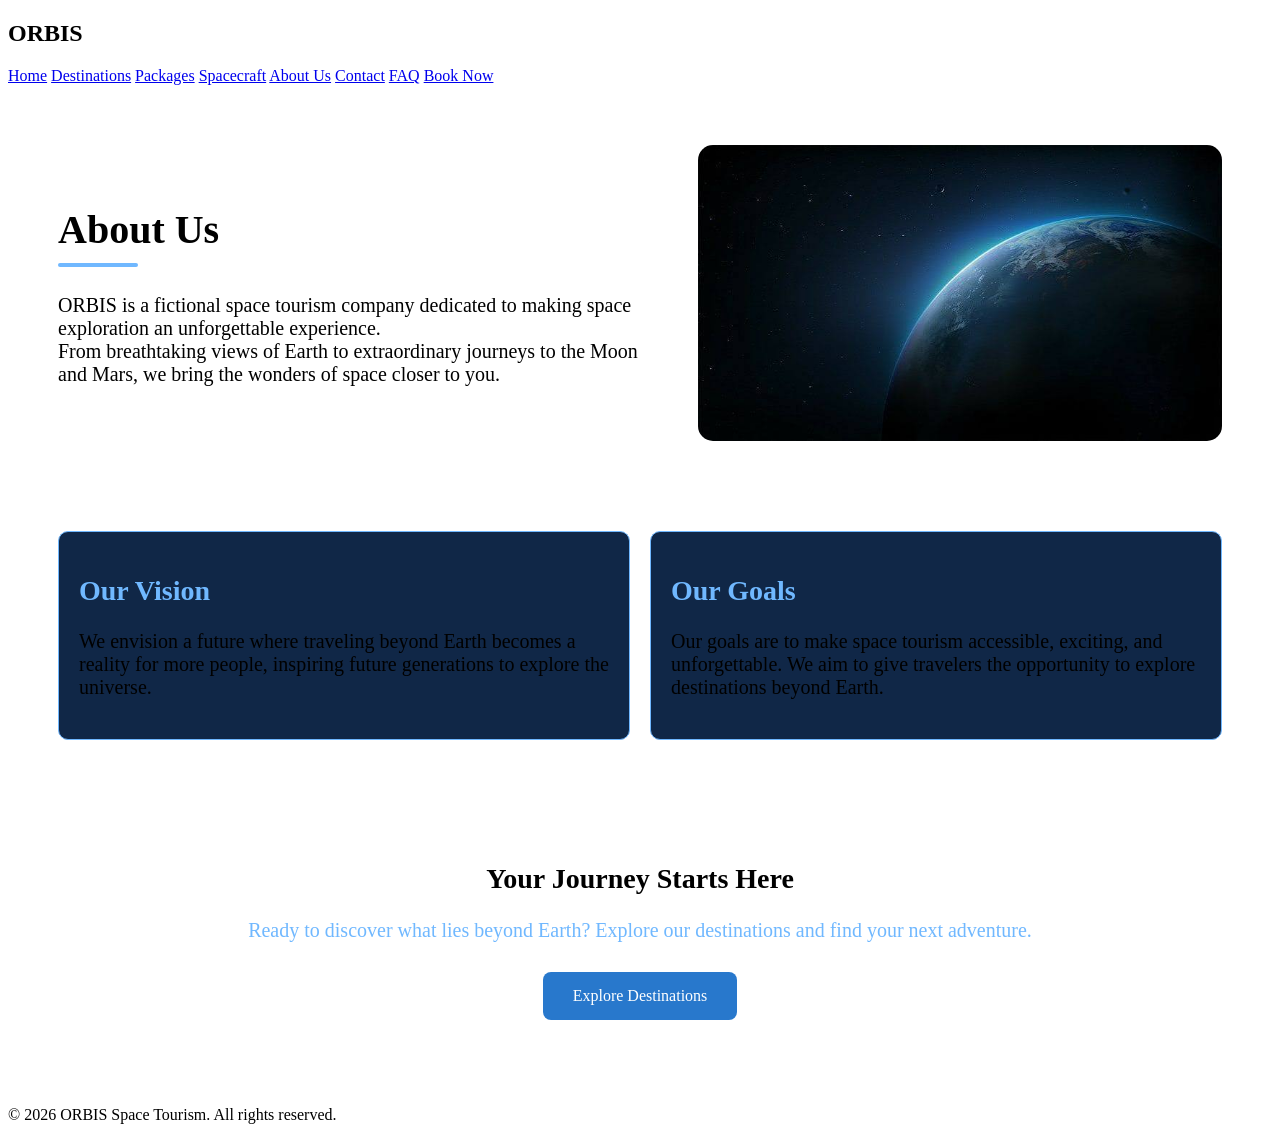
==== About Us.html @ 5f868703 "Update About Us to use shared ORBIS stylesheet" ====
<!DOCTYPE html>
    <html lang="en">
    <head>
        <meta charset="UTF-8">
        <title>About us</title>
        <link rel="stylesheet" href="Mainstyle.css">
        <style>

            .about {
                display: flex;
                align-items: center;
                justify-content: space-between;
                padding: 60px 50px;
                gap: 40px;
                font-size: 20px;
            }

                .about img {
                    width: 45%;
                    border-radius: 15px;
                }

            .goals {
                display: flex;
                margin: 30px 50px;
                gap: 20px;
            }
            /*ask if i should keep this*/
            .card {
                flex: 1;
                background-color: #102747;
                padding: 20px;
                border-radius: 10px;
                border: 1px solid #70b8ff;
                transition: 0.3s;
            }

                .card:hover {
                    transform: translateY(-5px);
                }

                .card h2 {
                    color: #70b8ff;
                    font-size: 28px;
                }

                .card p {
                    font-size: 20px;
                }

            .exp h2 {
                font-size: 28px;
            }

            .exp p {
                margin-bottom: 30px;
                color: #70b8ff;
                font-size: 20px;
            }

            .exp {
                text-align: center;
                padding: 70px 20px;
            }

                .exp a {
                    display: inline-block;
                    border-radius: 8px;
                    padding: 15px 30px;
                    background-color: #2878cc;
                    color: white;
                    text-decoration: none;
                }

                    .exp a:hover {
                        background-color: #70b8ff;
                    }

            /* Add a decorative line below the "About Us" heading */
            .about h1::after {
                content: "";
                display: block;
                width: 80px;
                height: 4px;
                background-color: #70b8ff;
                margin-top: 10px;
                border-radius: 5px;
            }
        </style>
    </head>
    <body>

        <header>
            <h2>ORBIS</h2>

            <nav>

                <a href="index.html">Home</a>
                <a href="destinations.html">Destinations</a>
                <a href="packages.html">Packages</a>
                <a href="spacecraft.html">Spacecraft</a>
                <a href="About Us.html">About Us</a>
                <a href="contact.html">Contact</a>
                <a href="faq.html">FAQ</a>
                <a href="booking.html">Book Now</a>

            </nav>

        </header>
        <main>
            <div class="about">
                <div>
                    <h1>About Us</h1>
                    <p>
                        ORBIS is a fictional space tourism company
                        dedicated to making space exploration
                        an unforgettable experience.
                        <br />
                        From breathtaking views of Earth to
                        extraordinary journeys to the Moon and Mars,
                        we bring the wonders of space closer to you.
                    </p>
                </div>

                <img src="pic/Earth.jpg" alt="Earth viewed from space">

            </div>

            <div class="goals">
                <div class="card">
                    <h2 style="font-size: 28px;">Our Vision</h2>
                    <p style="font-size: 20px;">
                        We envision a future where traveling beyond Earth
                        becomes a reality for more people, inspiring
                        future generations to explore the universe.
                    </p>
                </div>


                <div class="card">
                    <h2>Our Goals</h2>
                    <p>
                        Our goals are to make space tourism
                        accessible, exciting, and unforgettable.
                        We aim to give travelers the opportunity
                        to explore destinations beyond Earth.
                    </p>






                </div>



            </div>
            <div class="exp">
                <h2>Your Journey Starts Here</h2>
                <p>
                    Ready to discover what lies beyond Earth?
                    Explore our destinations and find your
                    next adventure.
                </p>
                <a href="destinations.html">
                    Explore Destinations
                </a>




            </div>

        </main>
        <footer>
            <p>&copy; 2026 ORBIS Space Tourism. All rights reserved.</p>
        </footer>
    </body>
    </html>
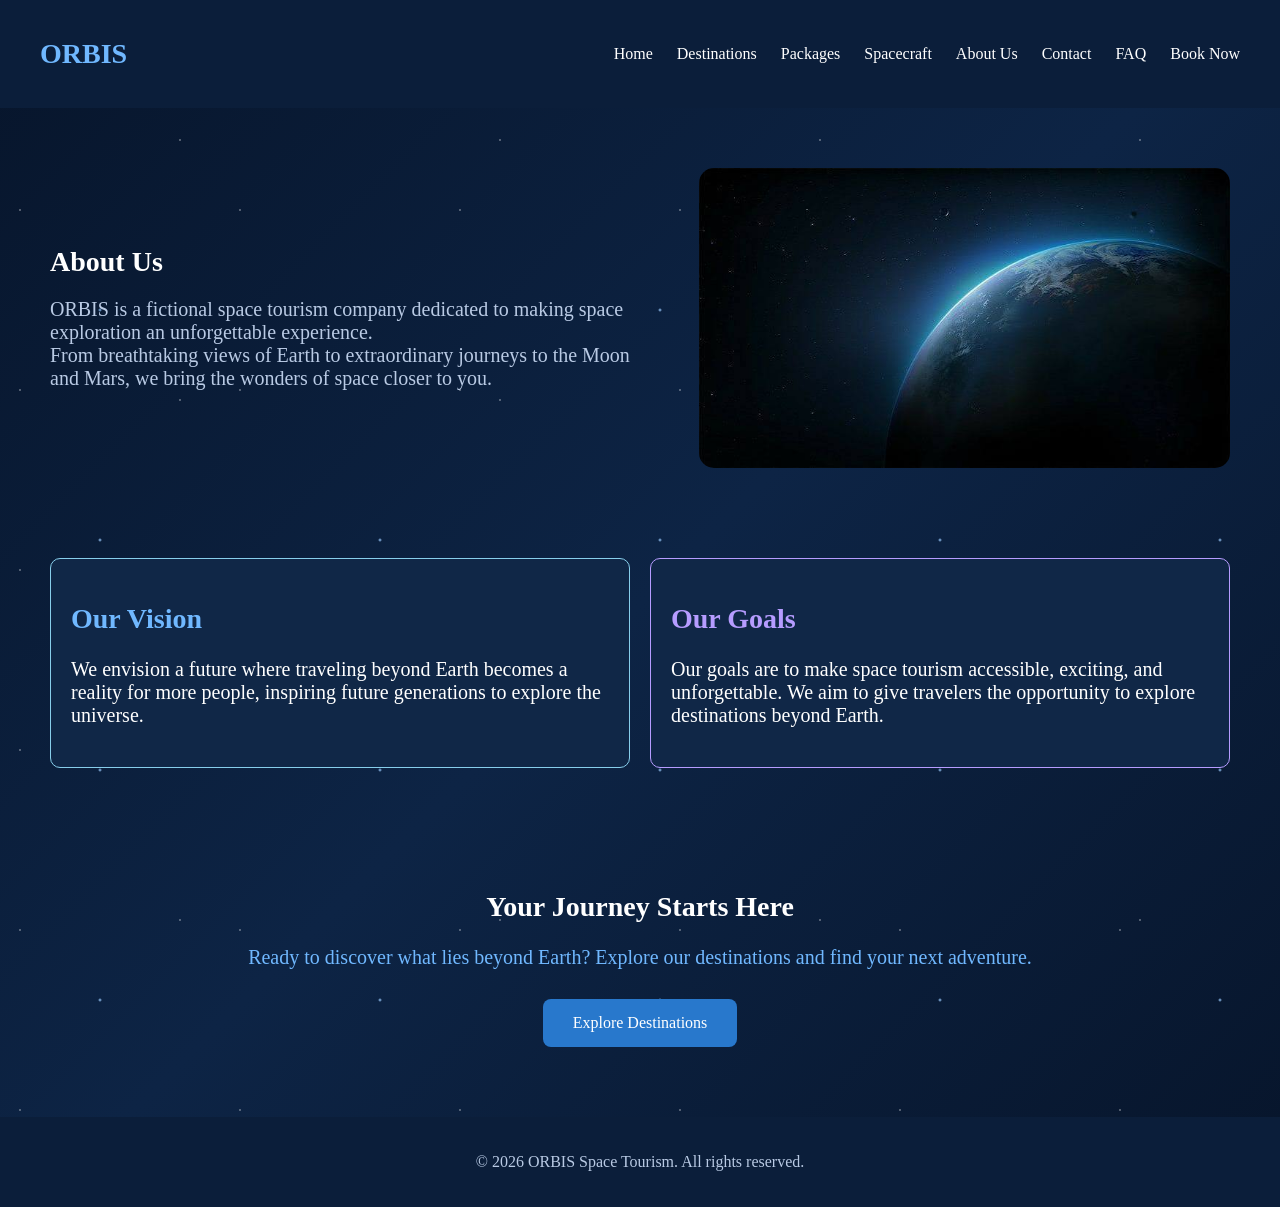
==== commit af127412: "Update ORBIS About Us.html from latest uploaded version" ====
--- a/About Us.html
+++ b/About Us.html
@@ -9,83 +9,80 @@
             .about {
                 display: flex;
                 align-items: center;
-                justify-content: space-between;
+                
                 padding: 60px 50px;
                 gap: 40px;
                 font-size: 20px;
             }
-
-                .about img {
-                    width: 45%;
-                    border-radius: 15px;
-                }
-
-            .goals {
-                display: flex;
-                margin: 30px 50px;
-                gap: 20px;
-            }
-            /*ask if i should keep this*/
-            .card {
-                flex: 1;
-                background-color: #102747;
-                padding: 20px;
-                border-radius: 10px;
-                border: 1px solid #70b8ff;
-                transition: 0.3s;
-            }
-
-                .card:hover {
-                    transform: translateY(-5px);
-                }
-
-                .card h2 {
-                    color: #70b8ff;
+                .about h1 {
                     font-size: 28px;
                 }
-
-                .card p {
+                .about p {
                     font-size: 20px;
                 }
 
-            .exp h2 {
-                font-size: 28px;
-            }
-
-            .exp p {
-                margin-bottom: 30px;
-                color: #70b8ff;
-                font-size: 20px;
-            }
-
-            .exp {
-                text-align: center;
-                padding: 70px 20px;
-            }
-
-                .exp a {
-                    display: inline-block;
-                    border-radius: 8px;
-                    padding: 15px 30px;
-                    background-color: #2878cc;
-                    color: white;
-                    text-decoration: none;
-                }
-
-                    .exp a:hover {
-                        background-color: #70b8ff;
+                    .about img {
+                        width: 45%;
+                        border-radius: 15px;
                     }
 
-            /* Add a decorative line below the "About Us" heading */
-            .about h1::after {
-                content: "";
-                display: block;
-                width: 80px;
-                height: 4px;
-                background-color: #70b8ff;
-                margin-top: 10px;
-                border-radius: 5px;
-            }
+                    .goals {
+                        display: flex;
+                        margin: 30px 50px;
+                        gap: 20px;
+                    }
+                    /*ask if i should keep this*/
+                    .card {
+                        flex: 1;
+                        background-color: #102747;
+                        padding: 20px;
+                        border-radius: 10px;
+                        border: 1px solid #70b8ff;
+                        transition: 0.3s;
+                    }
+
+                        .card:hover {
+                            transform: translateY(-5px);
+                        }
+
+                        .card h2 {
+                            color: #70b8ff;
+                            font-size: 28px;
+                        }
+
+                        .card p {
+                            font-size: 20px;
+                        }
+
+                    .exp h2 {
+                        font-size: 28px;
+                    }
+
+                    .exp p {
+                        margin-bottom: 30px;
+                        color: #70b8ff;
+                        font-size: 20px;
+                    }
+
+                    .exp {
+                        text-align: center;
+                        padding: 70px 20px;
+                    }
+
+                        .exp a {
+                            display: inline-block;
+                            border-radius: 8px;
+                            padding: 15px 30px;
+                            background-color: #2878cc;
+                            color: white;
+                            text-decoration: none;
+                        }
+
+                            .exp a:hover {
+                                background-color: #70b8ff;
+                            }
+
+          
         </style>
     </head>
     <body>
@@ -111,7 +108,7 @@
             <div class="about">
                 <div>
                     <h1>About Us</h1>
-                    <p>
+                    <p style="color: #B9CAE4; font-size: 20px;">
                         ORBIS is a fictional space tourism company
                         dedicated to making space exploration
                         an unforgettable experience.
@@ -127,7 +124,7 @@
             </div>
 
             <div class="goals">
-                <div class="card">
+                <div class="card" style="border-color: skyblue;">
                     <h2 style="font-size: 28px;">Our Vision</h2>
                     <p style="font-size: 20px;">
                         We envision a future where traveling beyond Earth
@@ -137,8 +134,8 @@
                 </div>
 
 
-                <div class="card">
-                    <h2>Our Goals</h2>
+                <div class="card" style="border-color: #B69CFF;">
+                    <h2 style="color: #B69CFF;">Our Goals</h2>
                     <p>
                         Our goals are to make space tourism
                         accessible, exciting, and unforgettable.
--- a/Mainstyle.css
+++ b/Mainstyle.css
@@ -0,0 +1,38 @@
+body {
+    margin: 0;
+    background-color: #07152b;
+    color: white;
+    /* Set the background image with multiple layers and stars */
+    background-image: radial-gradient(1px 1px at 20px 30px, white, transparent), radial-gradient(2px 2px at 100px 80px, #9acbff, transparent), radial-gradient(1px 1px at 180px 140px, white, transparent), linear-gradient(135deg, #07152b, #0d2445, #07152b);
+    background-size: 220px 180px, 280px 230px, 320px 260px, cover;
+}
+
+header {
+    display: flex;
+    justify-content: space-between;
+    align-items: center;
+    padding: 15px 40px;
+    background-color: #0b1e3a;
+}
+
+    header h2 {
+        color: #70b8ff;
+        font-size: 28px;
+    }
+
+nav a {
+    color: white;
+    text-decoration: none;
+    margin-left: 20px;
+}
+
+    nav a:hover {
+        color: #70b8ff;
+    }
+
+footer {
+    text-align: center;
+    padding: 20px;
+    background-color: #0b1e3a;
+    color: #b9cae4;
+}
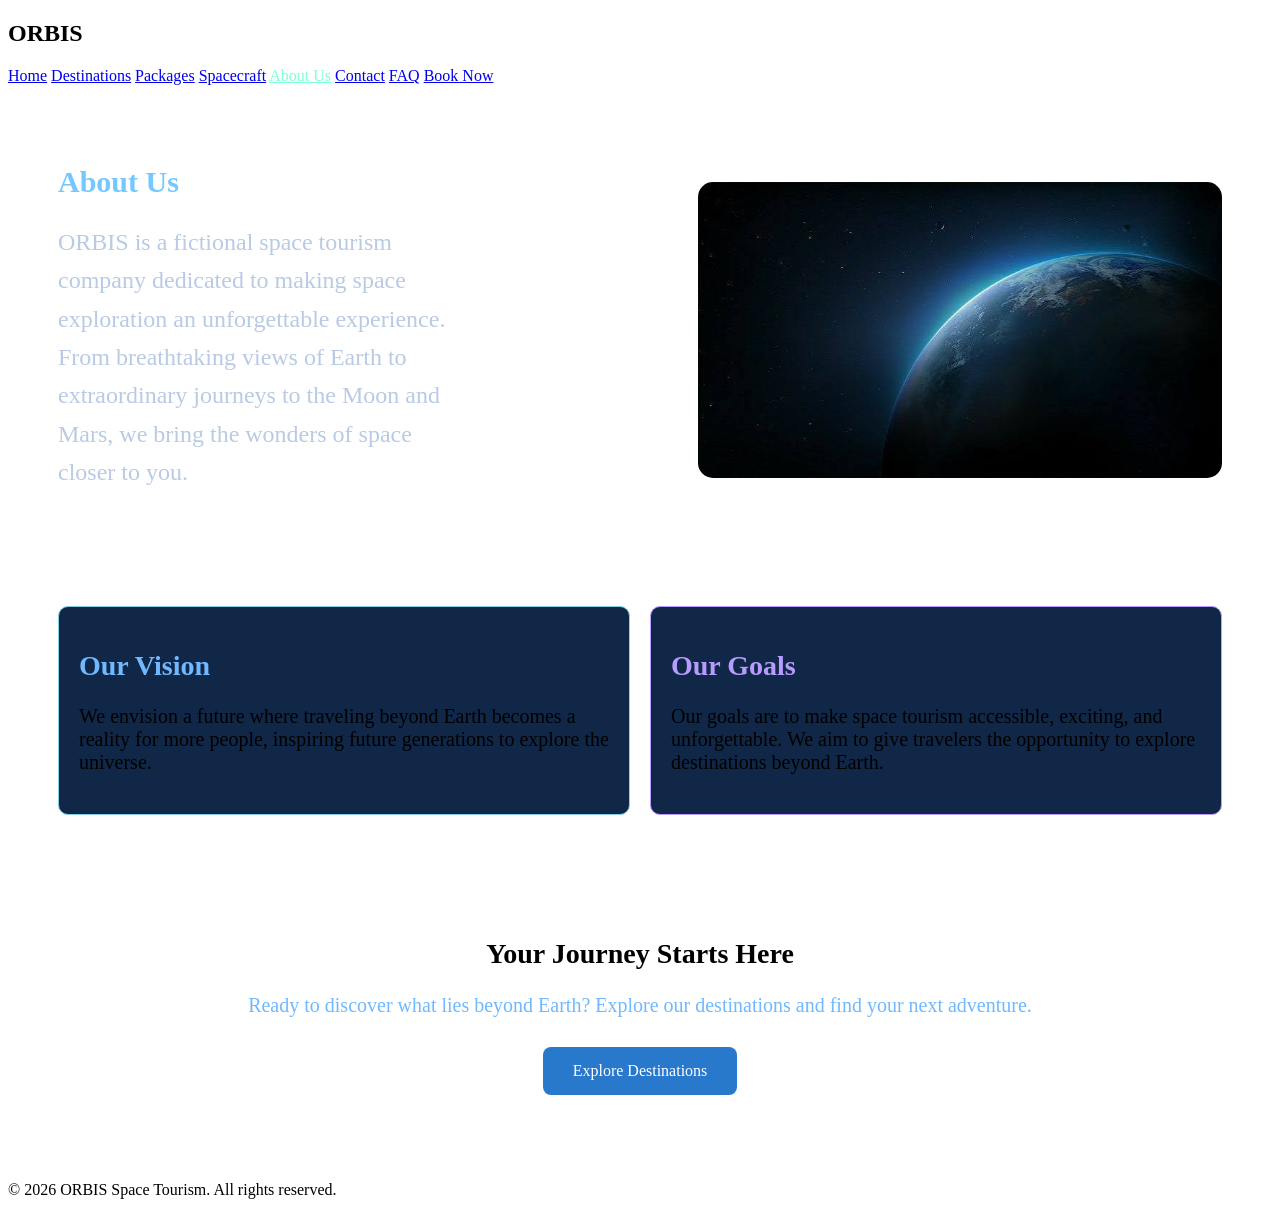
==== commit 298cab7f: "Add files via upload" ====
--- a/About Us.html
+++ b/About Us.html
@@ -1,177 +1,180 @@
-    <!DOCTYPE html>
-    <html lang="en">
-    <head>
-        <meta charset="UTF-8">
-        <title>About us</title>
-        <link rel="stylesheet" href="Mainstyle.css">
-        <style>
-
-            .about {
-                display: flex;
-                align-items: center;
-                
-                padding: 60px 50px;
-                gap: 40px;
-                font-size: 20px;
-            }
-                .about h1 {
-                    font-size: 28px;
-                }
-                .about p {
-                    font-size: 20px;
-                }
-
-                    .about img {
-                        width: 45%;
-                        border-radius: 15px;
-                    }
-
-                    .goals {
-                        display: flex;
-                        margin: 30px 50px;
-                        gap: 20px;
-                    }
-                    /*ask if i should keep this*/
-                    .card {
-                        flex: 1;
-                        background-color: #102747;
-                        padding: 20px;
-                        border-radius: 10px;
-                        border: 1px solid #70b8ff;
-                        transition: 0.3s;
-                    }
-
-                        .card:hover {
-                            transform: translateY(-5px);
-                        }
-
-                        .card h2 {
-                            color: #70b8ff;
-                            font-size: 28px;
-                        }
-
-                        .card p {
-                            font-size: 20px;
-                        }
-
-                    .exp h2 {
-                        font-size: 28px;
-                    }
-
-                    .exp p {
-                        margin-bottom: 30px;
-                        color: #70b8ff;
-                        font-size: 20px;
-                    }
-
-                    .exp {
-                        text-align: center;
-                        padding: 70px 20px;
-                    }
-
-                        .exp a {
-                            display: inline-block;
-                            border-radius: 8px;
-                            padding: 15px 30px;
-                            background-color: #2878cc;
-                            color: white;
-                            text-decoration: none;
-                        }
-
-                            .exp a:hover {
-                                background-color: #70b8ff;
-                            }
-
-          
-        </style>
-    </head>
-    <body>
-
-        <header>
-            <h2>ORBIS</h2>
-
-            <nav>
-
-                <a href="index.html">Home</a>
-                <a href="destinations.html">Destinations</a>
-                <a href="packages.html">Packages</a>
-                <a href="spacecraft.html">Spacecraft</a>
-                <a href="About Us.html">About Us</a>
-                <a href="contact.html">Contact</a>
-                <a href="faq.html">FAQ</a>
-                <a href="booking.html">Book Now</a>
-
-            </nav>
-
-        </header>
-        <main>
-            <div class="about">
-                <div>
-                    <h1>About Us</h1>
-                    <p style="color: #B9CAE4; font-size: 20px;">
-                        ORBIS is a fictional space tourism company
-                        dedicated to making space exploration
-                        an unforgettable experience.
-                        <br />
-                        From breathtaking views of Earth to
-                        extraordinary journeys to the Moon and Mars,
-                        we bring the wonders of space closer to you.
-                    </p>
-                </div>
-
-                <img src="pic/Earth.jpg" alt="Earth viewed from space">
-
-            </div>
-
-            <div class="goals">
-                <div class="card" style="border-color: skyblue;">
-                    <h2 style="font-size: 28px;">Our Vision</h2>
-                    <p style="font-size: 20px;">
-                        We envision a future where traveling beyond Earth
-                        becomes a reality for more people, inspiring
-                        future generations to explore the universe.
-                    </p>
-                </div>
-
-
-                <div class="card" style="border-color: #B69CFF;">
-                    <h2 style="color: #B69CFF;">Our Goals</h2>
-                    <p>
-                        Our goals are to make space tourism
-                        accessible, exciting, and unforgettable.
-                        We aim to give travelers the opportunity
-                        to explore destinations beyond Earth.
-                    </p>
-
-
-
-
-
-
-                </div>
-
-
-
-            </div>
-            <div class="exp">
-                <h2>Your Journey Starts Here</h2>
-                <p>
-                    Ready to discover what lies beyond Earth?
-                    Explore our destinations and find your
-                    next adventure.
-                </p>
-                <a href="destinations.html">
-                    Explore Destinations
-                </a>
-
-
-
-
-            </div>
-
-        </main>
-        <footer>
-            <p>&copy; 2026 ORBIS Space Tourism. All rights reserved.</p>
-        </footer>
-    </body>
-    </html>+﻿<!DOCTYPE html>
+<html>
+<head>
+    <meta charset="UTF-8">
+    <title>About us</title>
+    <link rel="stylesheet" href="StyleSheet1.css" />
+    <style>
+
+        .about {
+            display: flex;
+            align-items: center;
+            padding: 60px 50px;
+            gap: 230px;
+            font-size: 20px;
+        }
+
+            .about h1 {
+                font-size: 30px;
+                color: #74C7FF;
+            }
+
+            .about p {
+                font-size: 24px;
+                color: #B9CAE4;
+                line-height: 1.6;
+            }
+
+            .about img {
+                
+                width: 45%;
+                border-radius: 15px;
+            }
+
+        .goals {
+            display: flex;
+            margin: 30px 50px;
+            gap: 20px;
+        }
+        /*ask if i should keep this*/
+        .card {
+            flex: 1;
+            background-color: #102747;
+            padding: 20px;
+            border-radius: 10px;
+            border: 1px solid #70b8ff;
+            transition: 0.3s;
+        }
+
+            .card:hover {
+                transform: translateY(-5px);
+            }
+
+            .card h2 {
+                color: #70b8ff;
+                font-size: 28px;
+            }
+
+            .card p {
+                font-size: 20px;
+            }
+
+        .exp h2 {
+            font-size: 28px;
+        }
+
+        .exp p {
+            margin-bottom: 30px;
+            color: #70b8ff;
+            font-size: 20px;
+        }
+
+        .exp {
+            text-align: center;
+            padding: 70px 20px;
+        }
+
+            .exp a {
+                display: inline-block;
+                border-radius: 8px;
+                padding: 15px 30px;
+                background-color: #2878cc;
+                color: white;
+                text-decoration: none;
+            }
+
+                .exp a:hover {
+                    background-color: #70b8ff;
+                }
+    </style>
+</head>
+<body>
+
+    <header>
+        <h2>ORBIS</h2>
+
+        <nav>
+
+            <a href="index.html">Home</a>
+            <a href="destinations.html">Destinations</a>
+            <a href="packages.html">Packages</a>
+            <a href="spacecraft.html">Spacecraft</a>
+            <a href="About Us.html"style="color: aquamarine" >About Us</a>
+            <a href="contact.html">Contact</a>
+            <a href="faq.html">FAQ</a>
+            <a href="booking.html">Book Now</a>
+
+        </nav>
+
+    </header>
+    <main>
+        <div class="about">
+            <div>
+                <h1>About Us</h1>
+                <p style="color: #B9CAE4; font-size: 24px;">
+                    ORBIS is a fictional space tourism company
+                    dedicated to making space exploration
+                    an unforgettable experience.
+                    <br />
+                    From breathtaking views of Earth to
+                    extraordinary journeys to the Moon and Mars,
+                    we bring the wonders of space closer to you.
+                </p>
+            </div>
+
+            <img src="pic/Earth.jpg" alt="Earth viewed from space">
+
+        </div>
+
+        <div class="goals">
+            <div class="card" style="border-color: skyblue;">
+                <h2 style="font-size: 28px;">Our Vision</h2>
+                <p style="font-size: 20px;">
+                    We envision a future where traveling beyond Earth
+                    becomes a reality for more people, inspiring
+                    future generations to explore the universe.
+                </p>
+            </div>
+
+
+            <div class="card" style="border-color: #B69CFF;">
+                <h2 style="color: #B69CFF;">Our Goals</h2>
+                <p>
+                    Our goals are to make space tourism
+                    accessible, exciting, and unforgettable.
+                    We aim to give travelers the opportunity
+                    to explore destinations beyond Earth.
+                </p>
+
+
+
+
+
+
+            </div>
+
+
+
+        </div>
+        <div class="exp">
+            <h2>Your Journey Starts Here</h2>
+            <p>
+                Ready to discover what lies beyond Earth?
+                Explore our destinations and find your
+                next adventure.
+            </p>
+            <a href="destinations.html">
+                Explore Destinations
+            </a>
+
+
+
+
+        </div>
+
+    </main>
+    <footer>
+        <p>&copy; 2026 ORBIS Space Tourism. All rights reserved.</p>
+    </footer>
+</body>
+</html>
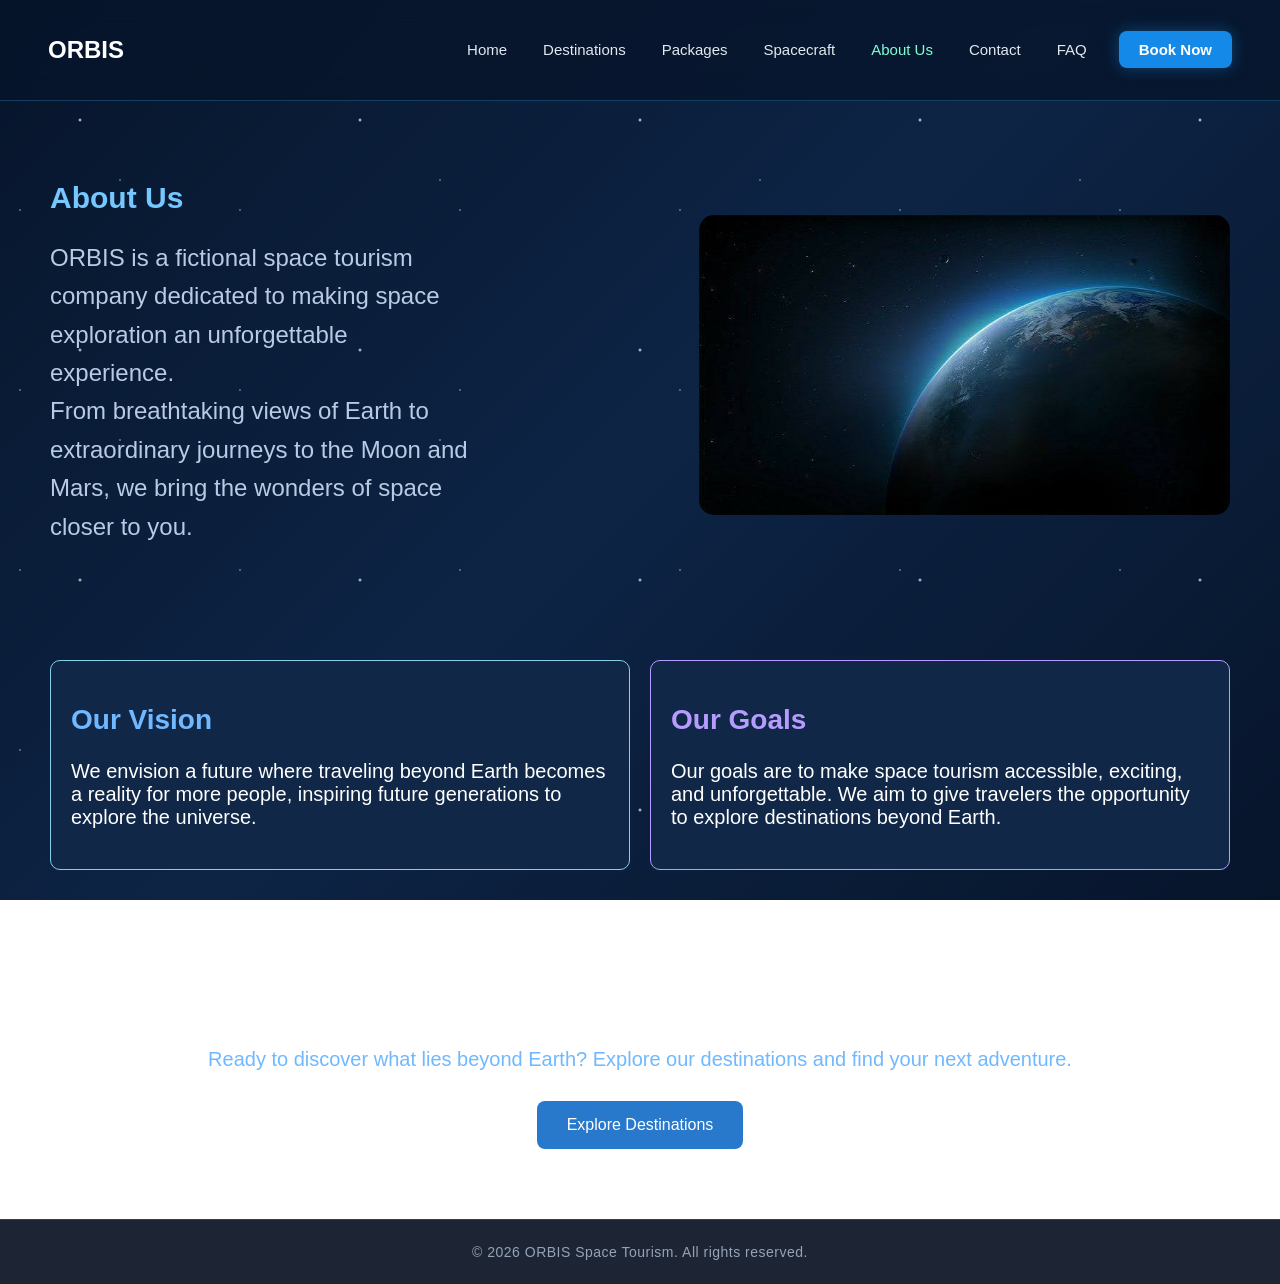
==== commit ae856bb1: "Fix CSS filename casing for GitHub Pages" ====
--- a/About Us.html
+++ b/About Us.html
@@ -3,7 +3,7 @@
 <head>
     <meta charset="UTF-8">
     <title>About us</title>
-    <link rel="stylesheet" href="StyleSheet1.css" />
+    <link rel="stylesheet" href="stylesheet1.css" />
     <style>
 
         .about {
--- a/stylesheet1.css
+++ b/stylesheet1.css
@@ -0,0 +1,100 @@
+
+html, body {
+    height: 100%;
+    margin: 0;
+}
+
+body {
+    display: flex;
+    flex-direction: column;
+    min-height: 100vh;
+    color: white;
+    font-family: 'Segoe UI', Tahoma, Geneva, Verdana, sans-serif;
+    background-image: 
+        radial-gradient(1px 1px at 20px 30px, white, transparent),
+        radial-gradient(2px 2px at 80px 120px, white, transparent),
+        radial-gradient(1px 1px at 120px 180px, white, transparent),
+        linear-gradient(135deg, #07152b, #0d2445, #07152b);
+    background-size: 220px 180px, 280px 230px, 320px 260px, cover;
+    background-attachment: fixed;
+}
+
+main {
+    flex: 1; 
+}
+
+
+header {
+    display: flex;
+    align-items: center;
+    justify-content: space-between;
+    padding: 16px 48px;
+    background: rgba(7, 21, 43, 0.78);
+    backdrop-filter: blur(12px);
+    border-bottom: 1px solid rgba(56, 189, 248, 0.25);
+    position: sticky;
+    top: 0;
+    z-index: 1000;
+}
+
+header h1 {
+    margin: 0;
+    font-size: 28px;
+    letter-spacing: 3px;
+    color: #38bdf8;
+    
+}
+
+
+nav {
+    display: flex;
+    align-items: center;
+    gap: 8px;
+}
+
+nav a {
+    color: #e2e8f0;
+    text-decoration: none;
+    padding: 10px 14px;
+    font-size: 15px;
+    font-weight: 500;
+    border-radius: 6px;
+    transition: color 0.3s ease, background-color 0.3s ease;
+}
+
+nav a:hover {
+    color: aquamarine;
+    background-color: rgba(56, 189, 248, 0.1);
+}
+
+
+nav a:last-child {
+    background-color: #1489e8;
+    color: white;
+    font-weight: bold;
+    padding: 10px 20px;
+    margin-left: 10px;
+    border-radius: 8px;
+    box-shadow: 0 0 15px rgba(20, 137, 232, 0.4);
+}
+
+nav a:last-child:hover {
+    background-color: aquamarine;
+    color: #07152b;
+    box-shadow: 0 0 20px rgba(127, 255, 212, 0.6);
+}
+
+
+footer {
+    background: rgba(5, 14, 30, 0.9);
+    border-top: 1px solid rgba(56, 189, 248, 0.2);
+    color: #94a3b8;
+    text-align: center;
+    padding: 24px 40px;
+    font-size: 14px;
+    letter-spacing: 0.5px;
+}
+
+footer p {
+    margin: 0;
+}
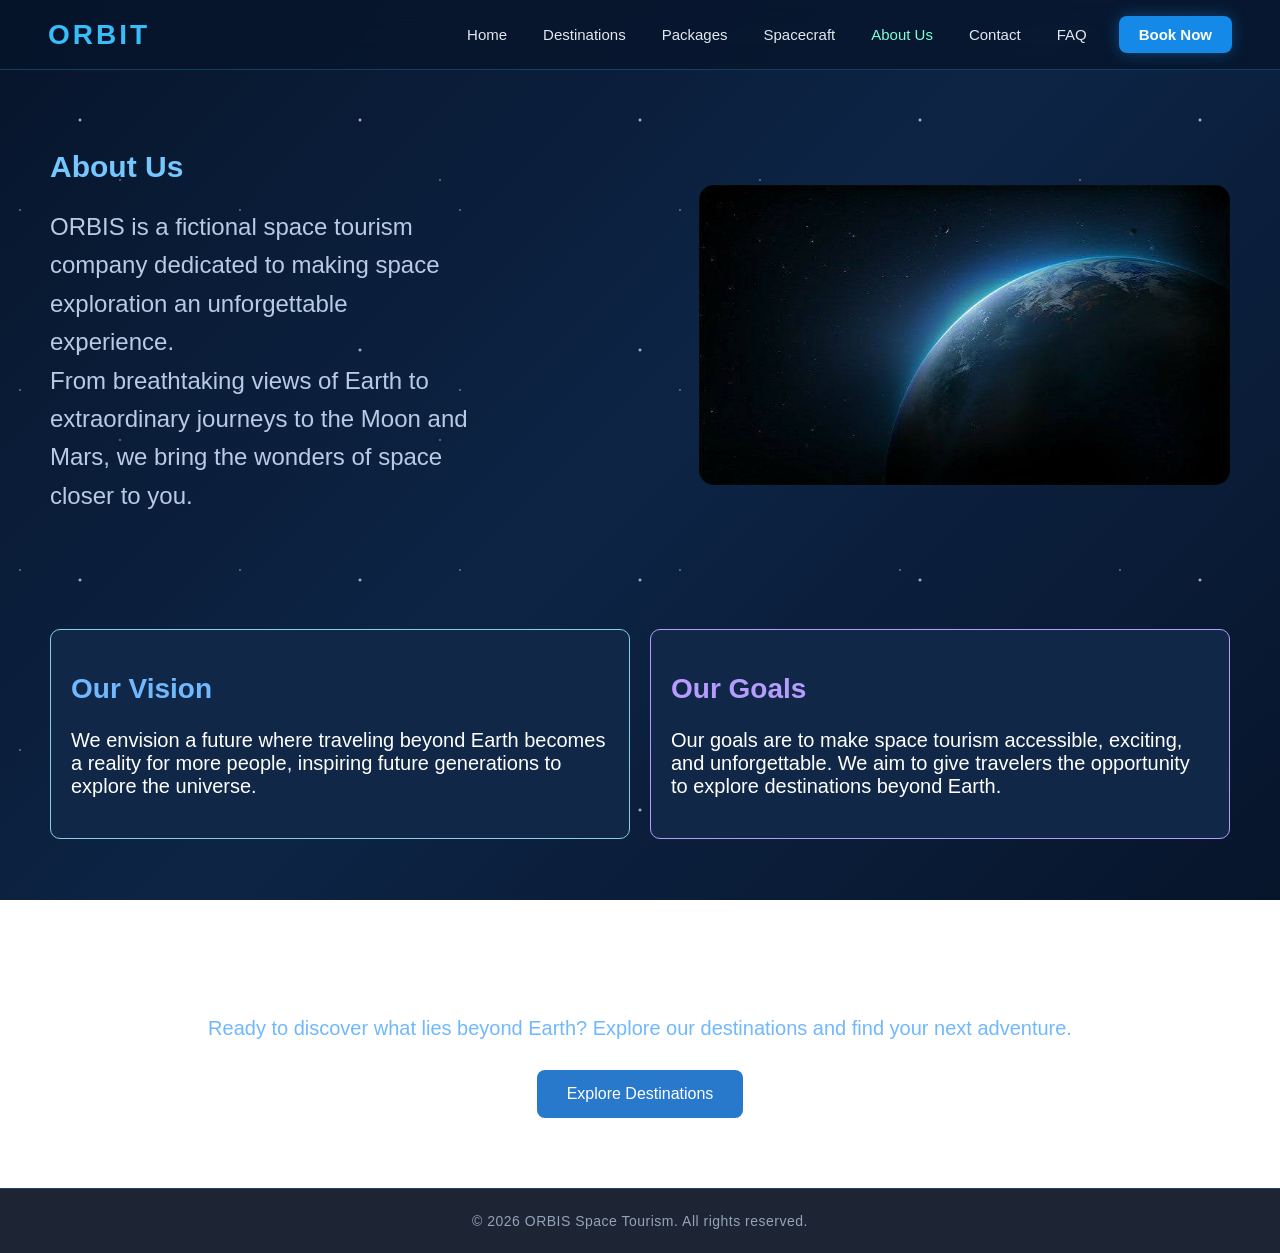
==== commit abd3ed2a: "Match About Us header branding and styling with other pages" ====
--- a/About Us.html
+++ b/About Us.html
@@ -91,7 +91,7 @@
 <body>
 
     <header>
-        <h2>ORBIS</h2>
+        <h1>ORBIT</h1>
 
         <nav>
 
@@ -99,7 +99,7 @@
             <a href="destinations.html">Destinations</a>
             <a href="packages.html">Packages</a>
             <a href="spacecraft.html">Spacecraft</a>
-            <a href="About Us.html"style="color: aquamarine" >About Us</a>
+            <a href="About Us.html" style="color: aquamarine" >About Us</a>
             <a href="contact.html">Contact</a>
             <a href="faq.html">FAQ</a>
             <a href="booking.html">Book Now</a>
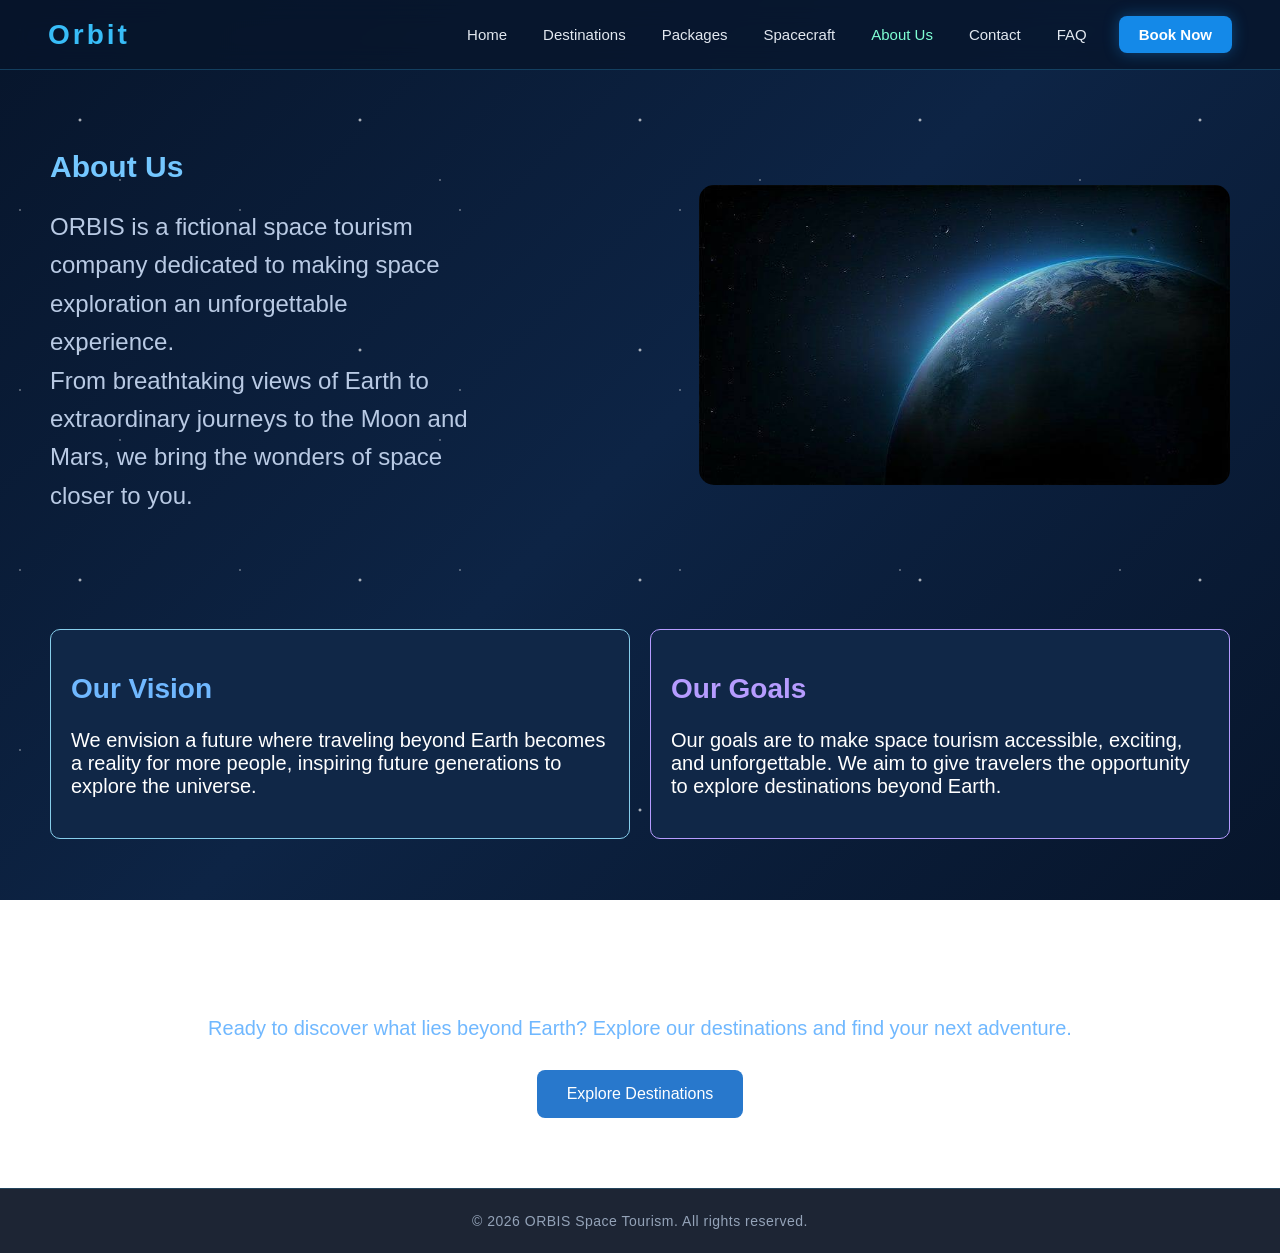
==== commit 12c771e8: "Use Orbit capitalization in About Us header" ====
--- a/About Us.html
+++ b/About Us.html
@@ -91,7 +91,7 @@
 <body>
 
     <header>
-        <h1>ORBIT</h1>
+        <h1>Orbit</h1>
 
         <nav>
 
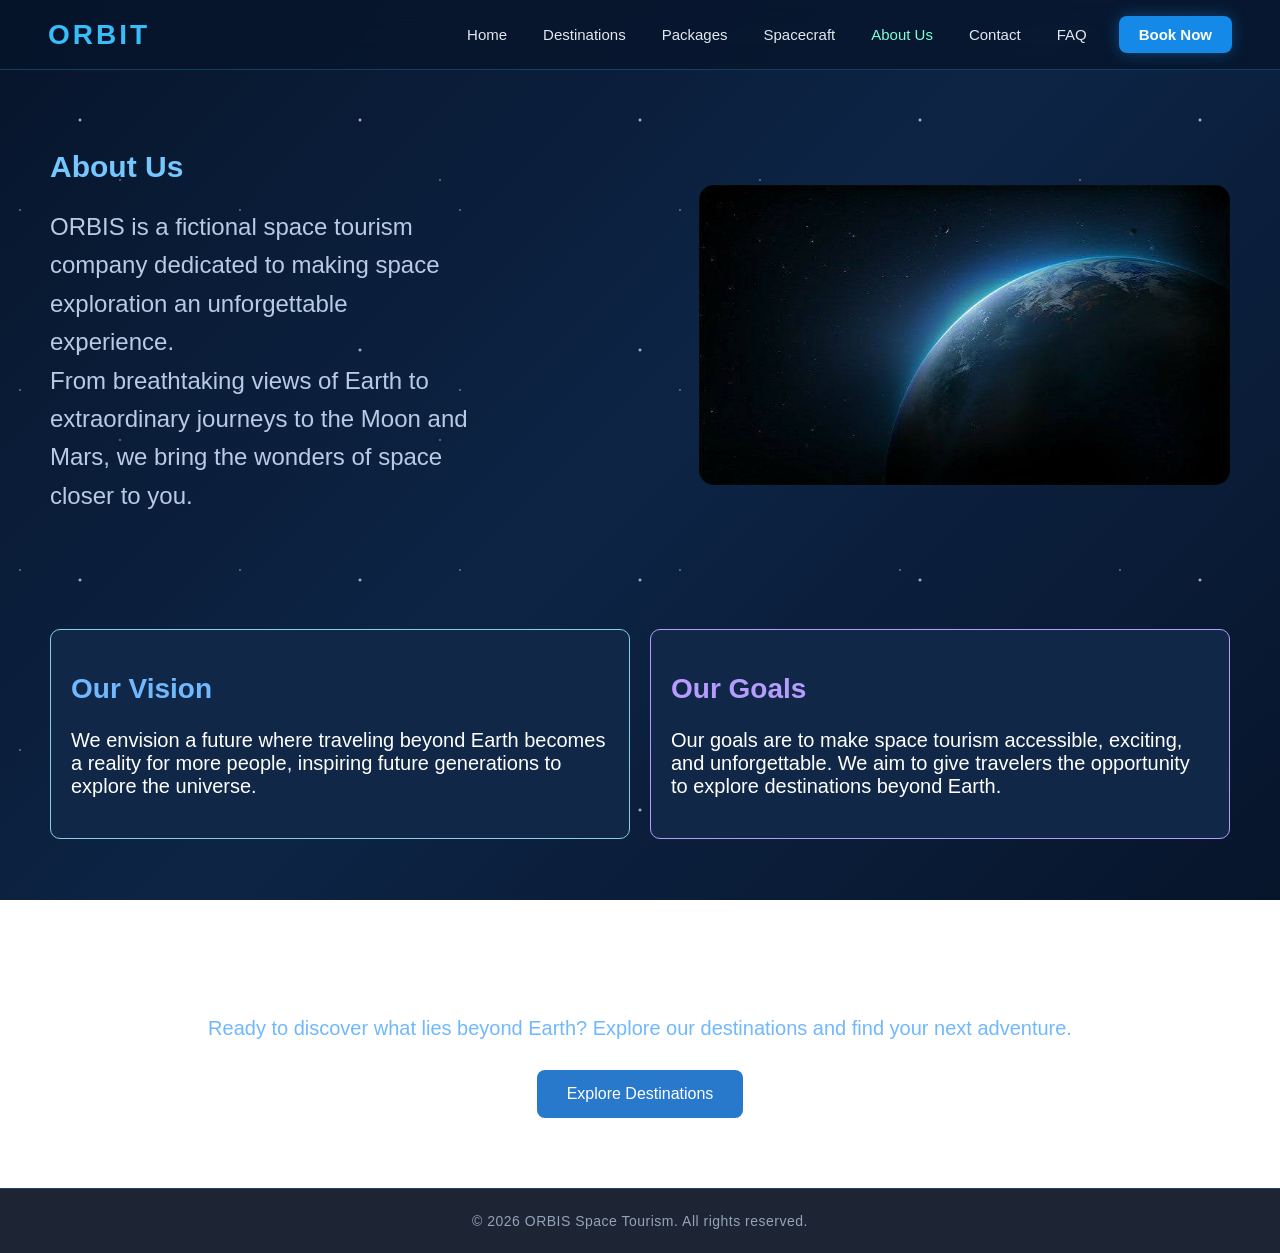
==== commit d53f7293: "Fix HTML structure and improve formatting" ====
--- a/About Us.html
+++ b/About Us.html
@@ -91,7 +91,8 @@
 <body>
 
     <header>
-        <h1>Orbit</h1>
+        <h1>            ORBIT
+</h1>
 
         <nav>
 
@@ -177,4 +178,4 @@
         <p>&copy; 2026 ORBIS Space Tourism. All rights reserved.</p>
     </footer>
 </body>
-</html>+</html>
